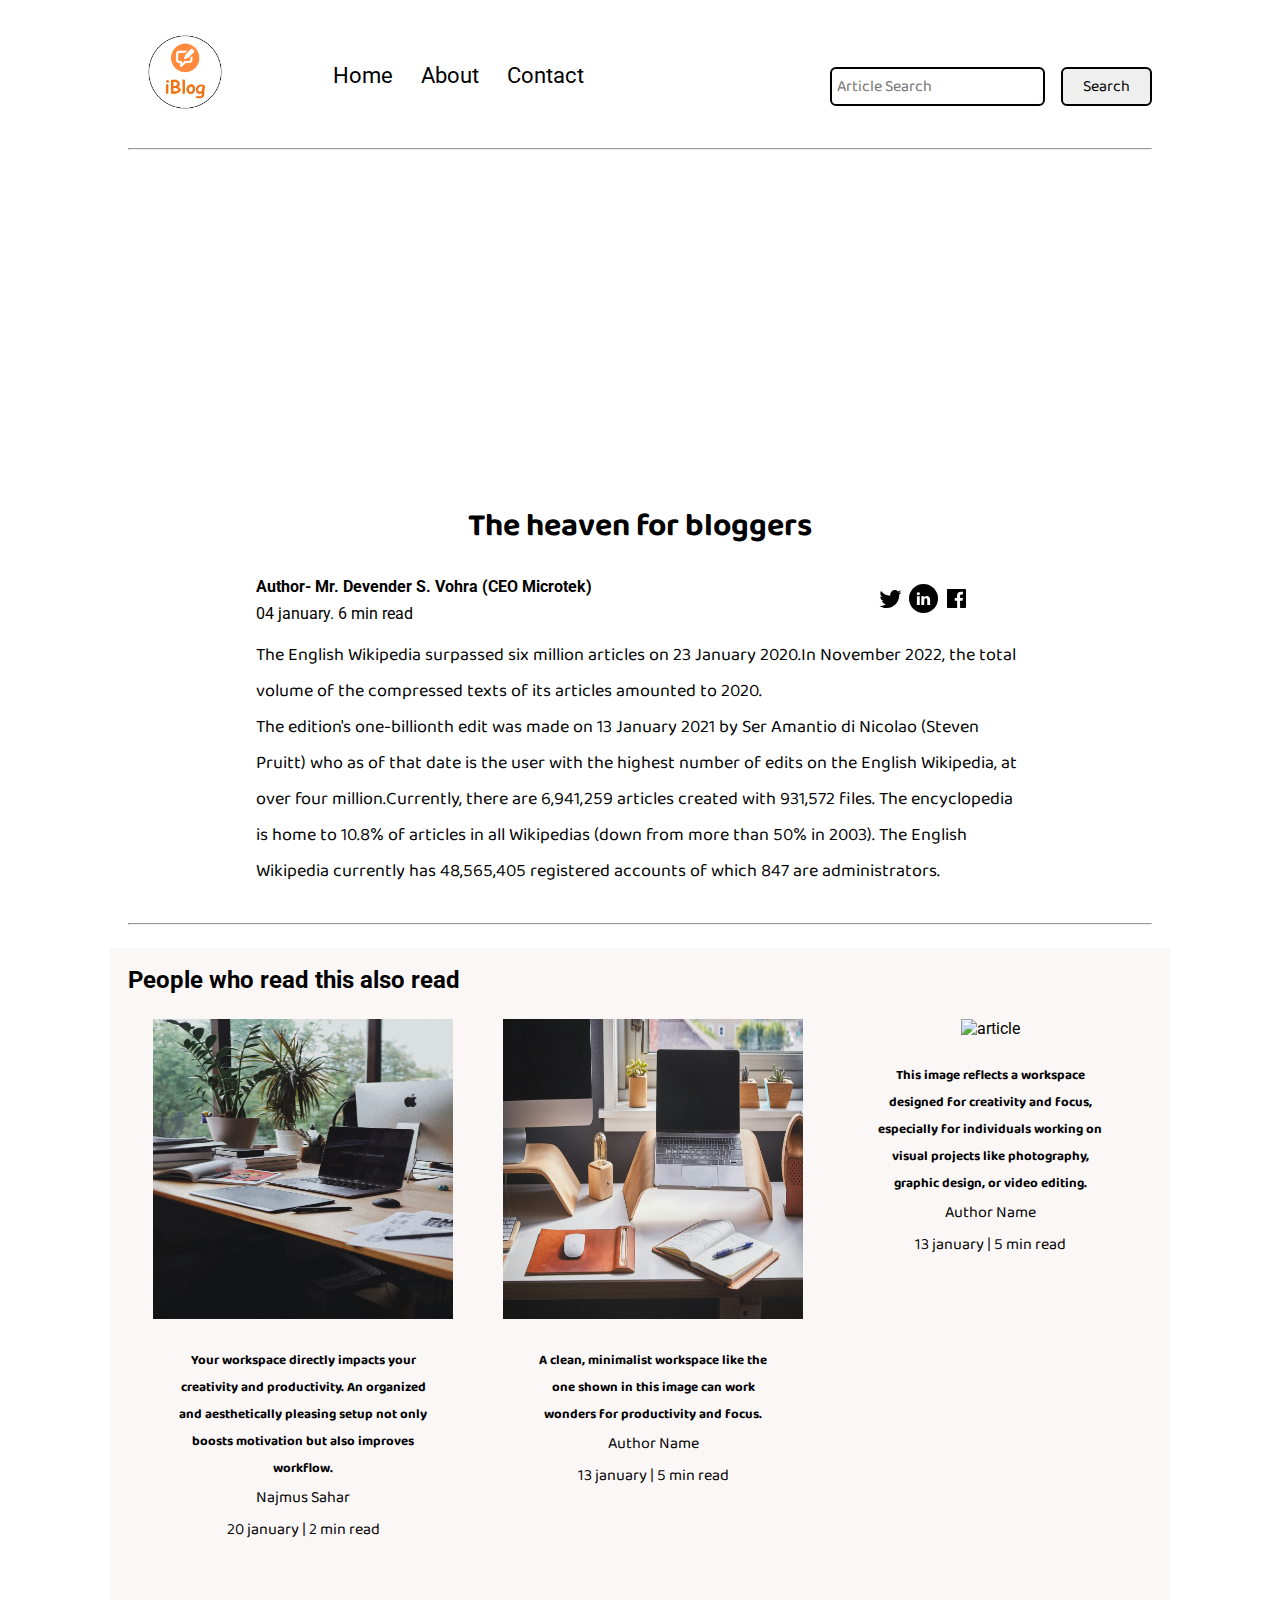
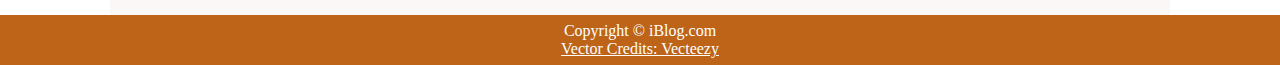
==== blogpost.html @ bf27cb51 "Project Initialize" ====
<!DOCTYPE html>
<html lang="en">
    <head>
        <meta charset="UTF-8" />
        <meta name="viewport" content="width=device-width, initial-scale=1.0" />
        <title>iBlog - Heaven for bloggers</title>
        <link
            rel="stylesheet"
            href="https://cdnjs.cloudflare.com/ajax/libs/font-awesome/5.14.0/css/all.min.css"
            integrity="sha512-1PKOgIY59xJ8Co8+NE6FZ+LOAZKjy+KY8iq0G4B3CyeY6wYHN3yt9PW0XpSriVlkMXe40PTKnXrLnZ9+fkDaog=="
            crossorigin="anonymous"
        />
        <link rel="stylesheet" href="css/utils.css" />
        <link rel="stylesheet" href="css/style.css" />
        <link rel="stylesheet" href="css/blogpost.css" />
        <link rel="stylesheet" href="css/mobile.css" />
    </head>
    <body>
        <nav class="navigation max-width-1 m-auto">
            <div class="nav-left">
                <a href="/">
                    <span><img src="img/logo.png" width="94px" alt="" /></span
                ></a>

                <ul>
                    <li><a href="/">Home</a></li>
                    <li><a href="#">About</a></li>
                    <li>
                        <a href="/contact.html">Contact</a>
                    </li>
                </ul>
            </div>
            <div class="nav-right">
                <form action="/search.html" method="get">
                    <input
                        class="form-input"
                        type="text"
                        name="query"
                        placeholder="Article Search"
                    />
                    <button class="btn">Search</button>
                </form>
            </div>
        </nav>

        <div class="max-width-1 m-auto">
            <hr />
        </div>
        <div class="post-img">
            <img src="img/7.jpg" alt="" />
        </div>
        <div class="m-auto blog-post-content max-width-2 m-auto my-2">
            <h1 class="font1">The heaven for bloggers</h1>
            <div class="blogpost-meta">
                <div class="author-info">
                    <div>
                        <b>Author- Mr. Devender S. Vohra (CEO Microtek)</b>
                    </div>
                    <div>04 january. 6 min read</div>
                </div>
                <div class="social">
                    <svg width="29" height="29" class="hk">
                        <path
                            d="M22.05 7.54a4.47 4.47 0 0 0-3.3-1.46 4.53 4.53 0 0 0-4.53 4.53c0 .35.04.7.08 1.05A12.9 12.9 0 0 1 5 6.89a5.1 5.1 0 0 0-.65 2.26c.03 1.6.83 2.99 2.02 3.79a4.3 4.3 0 0 1-2.02-.57v.08a4.55 4.55 0 0 0 3.63 4.44c-.4.08-.8.13-1.21.16l-.81-.08a4.54 4.54 0 0 0 4.2 3.15 9.56 9.56 0 0 1-5.66 1.94l-1.05-.08c2 1.27 4.38 2.02 6.94 2.02 8.3 0 12.86-6.9 12.84-12.85.02-.24 0-.43 0-.65a8.68 8.68 0 0 0 2.26-2.34c-.82.38-1.7.62-2.6.72a4.37 4.37 0 0 0 1.95-2.51c-.84.53-1.81.9-2.83 1.13z"
                        ></path>
                    </svg>

                    <svg
                        style="background: black; border-radius: 21px"
                        width="29"
                        height="29"
                        viewBox="0 0 29 29"
                        fill="none"
                        class="hk"
                    >
                        <path
                            d="M5 6.36C5 5.61 5.63 5 6.4 5h16.2c.77 0 1.4.61 1.4 1.36v16.28c0 .75-.63 1.36-1.4 1.36H6.4c-.77 0-1.4-.6-1.4-1.36V6.36z"
                        ></path>
                        <path
                            fill-rule="evenodd"
                            clip-rule="evenodd"
                            d="M10.76 20.9v-8.57H7.89v8.58h2.87zm-1.44-9.75c1 0 1.63-.65 1.63-1.48-.02-.84-.62-1.48-1.6-1.48-.99 0-1.63.64-1.63 1.48 0 .83.62 1.48 1.59 1.48h.01zM12.35 20.9h2.87v-4.79c0-.25.02-.5.1-.7.2-.5.67-1.04 1.46-1.04 1.04 0 1.46.8 1.46 1.95v4.59h2.87v-4.92c0-2.64-1.42-3.87-3.3-3.87-1.55 0-2.23.86-2.61 1.45h.02v-1.24h-2.87c.04.8 0 8.58 0 8.58z"
                            fill="#fff"
                        ></path>
                    </svg>

                    <svg width="29" height="29" class="hk">
                        <path
                            d="M23.2 5H5.8a.8.8 0 0 0-.8.8V23.2c0 .44.35.8.8.8h9.3v-7.13h-2.38V13.9h2.38v-2.38c0-2.45 1.55-3.66 3.74-3.66 1.05 0 1.95.08 2.2.11v2.57h-1.5c-1.2 0-1.48.57-1.48 1.4v1.96h2.97l-.6 2.97h-2.37l.05 7.12h5.1a.8.8 0 0 0 .79-.8V5.8a.8.8 0 0 0-.8-.79"
                        ></path>
                    </svg>
                </div>
            </div>
            <p class="font1">
                The English Wikipedia surpassed six million articles on 23
                January 2020.In November 2022, the total volume of the
                compressed texts of its articles amounted to 2020.
            </p>
            <p class="font1">
                The edition's one-billionth edit was made on 13 January 2021 by
                Ser Amantio di Nicolao (Steven Pruitt) who as of that date is
                the user with the highest number of edits on the English
                Wikipedia, at over four million.Currently, there are 6,941,259
                articles created with 931,572 files. The encyclopedia is home to
                10.8% of articles in all Wikipedias (down from more than 50% in
                2003). The English Wikipedia currently has 48,565,405 registered
                accounts of which 847 are administrators.
            </p>
        </div>
        <div class="max-width-1 m-auto"><hr /></div>
        <div class="home-articles max-width-1 m-auto font2">
            <h2>People who read this also read</h2>
            <div class="row">
                <div class="home-article more-post">
                    <div class="home-article-img">
                        <img src="img/5.jpg" alt="article" />
                    </div>
                    <div class="home-article-content font1 center">
                        <a href="/blogpost.html"
                            ><h5>
                                Your workspace directly impacts your creativity
                                and productivity. An organized and aesthetically
                                pleasing setup not only boosts motivation but
                                also improves workflow.
                            </h5>
                        </a>

                        <div>Najmus Sahar</div>
                        <span>20 january | 2 min read</span>
                    </div>
                </div>
                <div class="home-article more-post">
                    <div class="home-article-img">
                        <img src="img/3.jpg" alt="article" />
                    </div>
                    <div class="home-article-content font1 center">
                        <a href="/blogpost.html"
                            ><h5>
                                A clean, minimalist workspace like the one shown
                                in this image can work wonders for productivity
                                and focus.
                            </h5></a
                        >

                        <div>Author Name</div>
                        <span>13 january | 5 min read</span>
                    </div>
                </div>
                <div class="home-article more-post">
                    <div class="home-article-img">
                        <img src="img/7.jpg" alt="article" />
                    </div>
                    <div class="home-article-content font1 center">
                        <a href="/blogpost.html"
                            ><h5>
                                This image reflects a workspace designed for
                                creativity and focus, especially for individuals
                                working on visual projects like photography,
                                graphic design, or video editing.
                            </h5></a
                        >
                        <div>Author Name</div>
                        <span>13 january | 5 min read</span>
                    </div>
                </div>
            </div>
        </div>
        <div class="footer">
            <p>Copyright &copy; iBlog.com</p>

            <a href="https://www.vecteezy.com/free-vector/typing"
                >Vector Credits: Vecteezy</a
            >
        </div>
        <script src="js/script.js"></script>
    </body>
</html>
---- css/utils.css ----
@import url("https://fonts.googleapis.com/css2?family=Roboto&display=swap");
@import url("https://fonts.googleapis.com/css2?family=Baloo+Bhaina+2:wght@500&display=swap");
:root {
    --main-bg-color: #bd6418;
    --font1: "Baloo Bhaina 2", cursive;
    --font2: "Roboto", sans-serif;
}
.center {
    text-align: center;
}
.font1 {
    font-family: var(--font1);
}
.font2 {
    font-family: var(--font2);
}
.max-width-1 {
    max-width: 80vw;
}

.max-width-2 {
    max-width: 60vw;
}
.m-auto {
    margin: auto;
}
.mx-1 {
    margin-left: 23px;
    margin-right: 23px;
}
.my-2 {
    margin-top: 12px;
    margin-bottom: 32px;
}

.btn {
    padding: 0px 20px;
    padding-top: 3px;
    border: 2px solid black;
    border-radius: 6px;
    font-family: var(--font1);
    font-size: 16px;
    cursor: pointer;
    transition: all 0.3s ease-in-out;
}
.btn:hover {
    color: white;
    background-color: var(--main-bg-color);
}

.form-input {
    padding: 0px 5px;
    padding-top: 3px;
    font-size: 16px;
    border: 2px solid black;
    border-radius: 6px;
    margin: 0 13px;
    font-family: var(--font1);
}

.form-box input,
textarea {
    width: 52vw;
    padding: 0px 6px;
    margin: 6px 0;
    font-size: 18px;
    font-family: var(--font1);
    border: 2px solid var(--main-bg-color);
    border-radius: 10px;
}
---- css/style.css ----
* {
    margin: 0;
    padding: 0;
}
.navigation {
    margin-top: 25px;
    font-family: var(--font1);
    /* height: 74px; */
    /* background-color: brown; */
    display: flex;
    justify-content: space-between;
    align-items: center;
}
.nav-left {
    display: flex;
}
.nav-left span {
    font-size: 35px;
    padding: 10px;
}

.nav-left ul {
    display: flex;
    align-items: center;
    margin: 0 77px;
    font-size: 22px;
    padding-bottom: 23px;
}
.nav-left ul li {
    list-style: none;
    margin: 0 14px;
    font-family: var(--font2);
    transition: all 0.3s ease-in-out;
}
.nav-left ul li:hover {
    color: var(--main-bg-color);
    font-weight: bold;
}
.nav-left ul li a {
    text-decoration: none;
    color: black;
}
.nav-left ul li a:hover {
    color: var(--main-bg-color);
    font-weight: bold;
}
.content {
    height: 100%;
    /* background-color: rgb(208, 208, 243); */
    display: flex;
    margin-top: 12px;
    padding: 9px;
    position: relative;
}
.content::after {
    content: "";
    background-image: url(../img/5.jpg);
    position: absolute;
    width: 100%;
    height: inherit;
    opacity: 0.15;
    border-radius: 12px;
}
.content-left {
    font-family: var(--font1);
    display: flex;
    flex-direction: column;
    justify-content: center;
    padding: 49px;
    z-index: 1;
}
.content-right {
    display: flex;
    align-items: center;
    justify-content: center;
}
.content-right img {
    height: 355px;
    width: 355px;
    border: 2px solid black;
    border-radius: 200px;
}

.home-articles {
    padding: 18px;
    background-color: rgb(248, 239, 239, 0.5);
    margin-top: 23px;
    position: relative;
}
.year-box {
    position: absolute;
    width: 234px;
    height: 255px;
    right: 200px;
    top: 100px;
    font-size: 18px;
}
.year-box div {
    margin: 12px 0px;
}
.home-article {
    display: flex;
    margin: 25px;
}
.home-article img {
    width: 300px;
    height: 300px;
}
.home-article-content {
    align-self: center;
    padding: 25px;
}
.home-article-content a {
    text-decoration: none;
    color: black;
}

/* .home-articles{} */
.footer {
    height: 50px;
    background-color: var(--main-bg-color);
    display: flex;
    align-items: center;
    justify-content: center;
    flex-direction: column;
    color: white;
}
.footer a {
    color: white;
}
---- css/blogpost.css ----
.post-img {
    height: 335px;
    overflow: hidden;
}

.post-img img {
    width: 100%;
}

.blog-post-content {
    /* background-color: blueviolet; */
}
.blog-post-content h1 {
    text-align: center;
}
.blog-post-content p {
    font-size: 18px;
}
.row {
    display: flex;
}
.more-post {
    flex-direction: column;
    align-items: center;
}
.blogpost-meta {
    /* background-color: red; */
    display: flex;
    justify-content: space-between;
}
.author-info {
    margin: 12px 0;
}

.author-info div {
    padding: 4px 0;
    font-family: var(--font2);
}

.social {
    padding-right: 53px;
    align-self: center;
    cursor: pointer;
}
---- css/mobile.css ----
@media screen and (max-width: 1200px) {
    .navigation {
        flex-direction: column;
        margin-bottom: 23px;
    }

    .nav-left {
        flex-direction: column;
        text-align: center;
    }
    .content-right {
        display: none;
    }
    .home-article {
        flex-direction: column;
    }
    .home-article-img {
        text-align: center;
    }
    .year-box {
        top: 25px;
        left: 60vw;
        font-size: 11px;
        display: flex;
    }
    .year-box div {
        padding: 0 6px;
        margin: 0;
    }
    .home-article-img {
        width: 70vw;
    }
    .form-input {
        width: 50%;
    }
    .form-box input,
    textarea {
        width: 66vw;
    }
    .row {
        flex-direction: column;
    }
    .social {
        padding: 0;
    }
    .post-img {
        height: auto;
    }
    .adjust-year {
        position: static;
        height: auto;
        padding: 12px 0px;
        display: flex;
        justify-content: flex-end;
        width: 100%;
    }
}
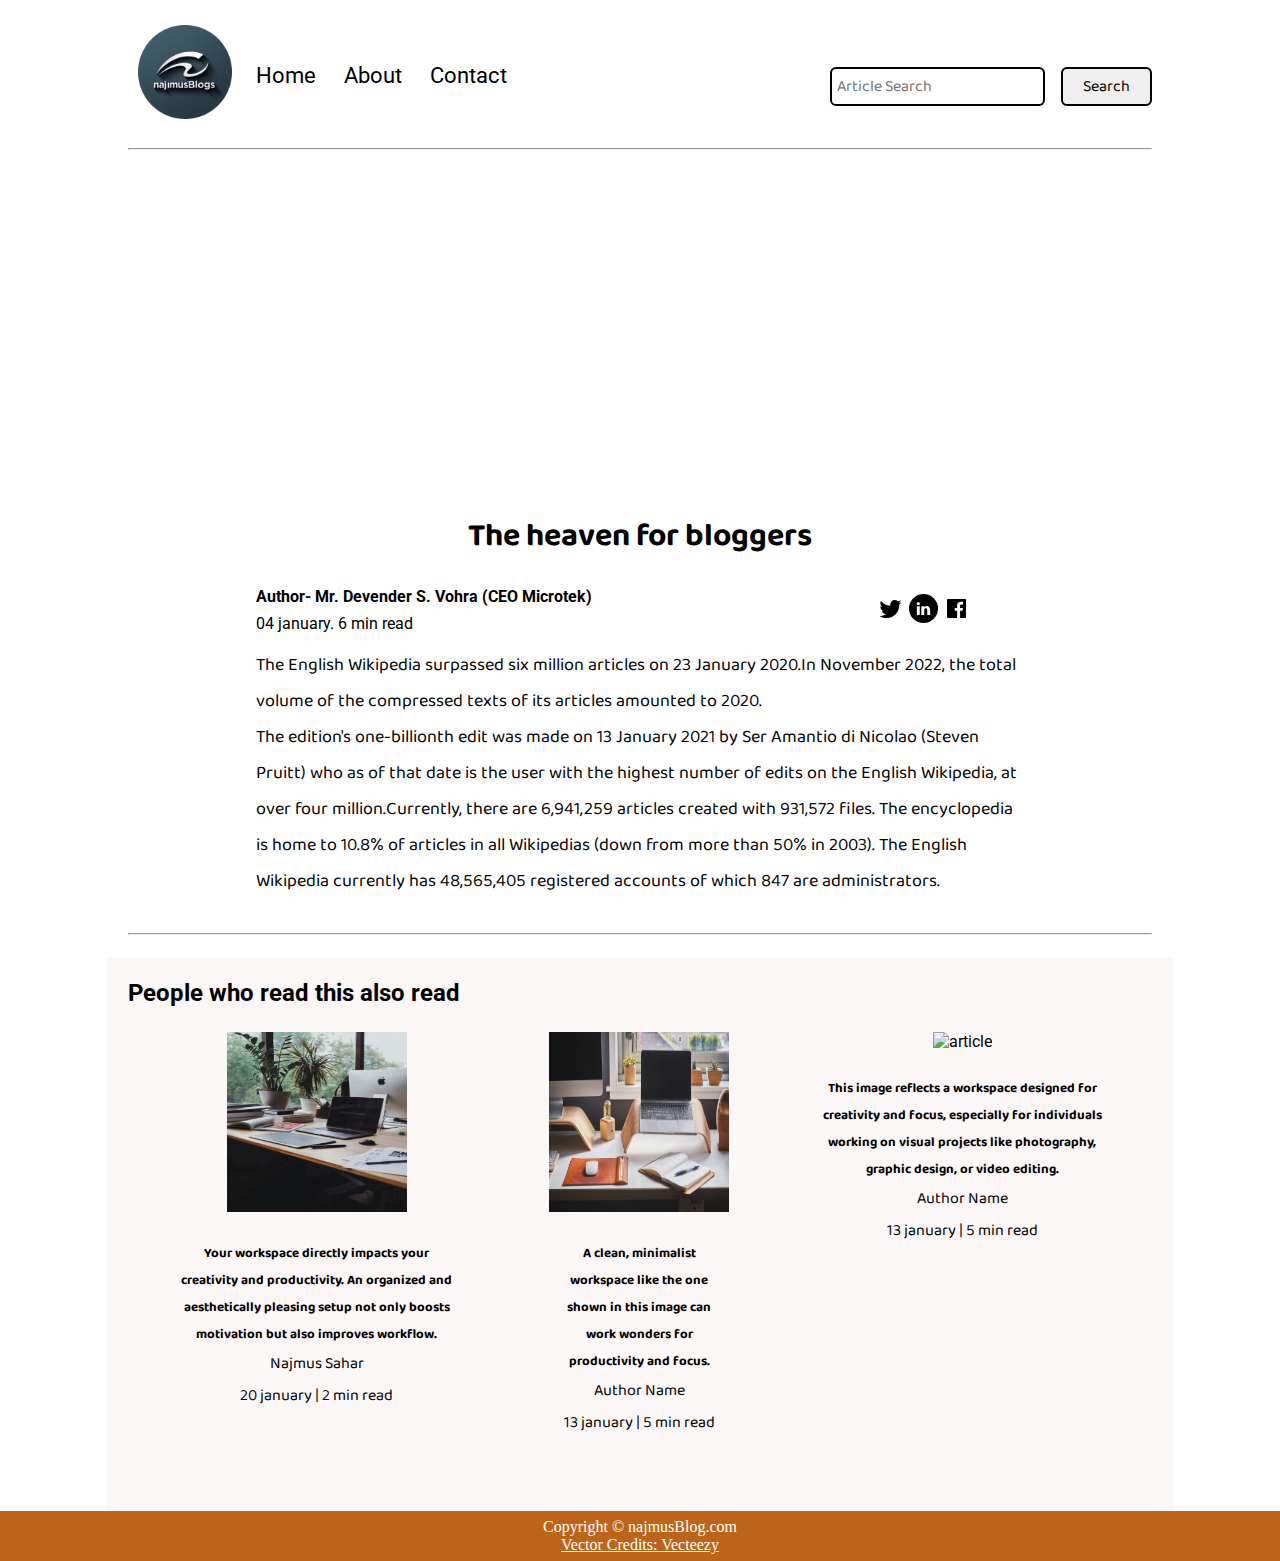
==== commit b5dfaf01: "responsiveness improved" ====
--- a/blogpost.html
+++ b/blogpost.html
@@ -166,7 +166,7 @@
             </div>
         </div>
         <div class="footer">
-            <p>Copyright &copy; iBlog.com</p>
+            <p>Copyright &copy; najmusBlog.com</p>
 
             <a href="https://www.vecteezy.com/free-vector/typing"
                 >Vector Credits: Vecteezy</a
--- a/css/style.css
+++ b/css/style.css
@@ -22,7 +22,7 @@
 .nav-left ul {
     display: flex;
     align-items: center;
-    margin: 0 77px;
+    /* margin: 0 77px; */
     font-size: 22px;
     padding-bottom: 23px;
 }
@@ -82,29 +82,32 @@
 }
 
 .home-articles {
-    padding: 18px;
+    padding: 21px;
     background-color: rgb(248, 239, 239, 0.5);
     margin-top: 23px;
     position: relative;
 }
+
+.year-heading {
+    display: flex;
+    justify-content: space-between;
+    align-items: center;
+}
+
 .year-box {
-    position: absolute;
-    width: 234px;
-    height: 255px;
-    right: 200px;
-    top: 100px;
+    display: flex;
     font-size: 18px;
+    margin: 0 10px;
+    gap: 10px;
 }
-.year-box div {
-    margin: 12px 0px;
-}
+
 .home-article {
     display: flex;
     margin: 25px;
 }
 .home-article img {
-    width: 300px;
-    height: 300px;
+    width: 180px;
+    height: 180px;
 }
 .home-article-content {
     align-self: center;
--- a/css/blogpost.css
+++ b/css/blogpost.css
@@ -1,15 +1,18 @@
 .post-img {
     height: 335px;
     overflow: hidden;
+    display: flex;
+    justify-content: center;
+    margin-top: 10px;
 }
 
 .post-img img {
-    width: 100%;
+    width: 80%;
 }
 
-.blog-post-content {
-    /* background-color: blueviolet; */
-}
+/* .blog-post-content {
+    background-color: blueviolet;
+} */
 .blog-post-content h1 {
     text-align: center;
 }
--- a/css/mobile.css
+++ b/css/mobile.css
@@ -17,16 +17,11 @@
     .home-article-img {
         text-align: center;
     }
-    .year-box {
-        top: 25px;
-        left: 60vw;
-        font-size: 11px;
-        display: flex;
+
+    .year-heading {
+        flex-direction: column;
     }
-    .year-box div {
-        padding: 0 6px;
-        margin: 0;
-    }
+
     .home-article-img {
         width: 70vw;
     }
